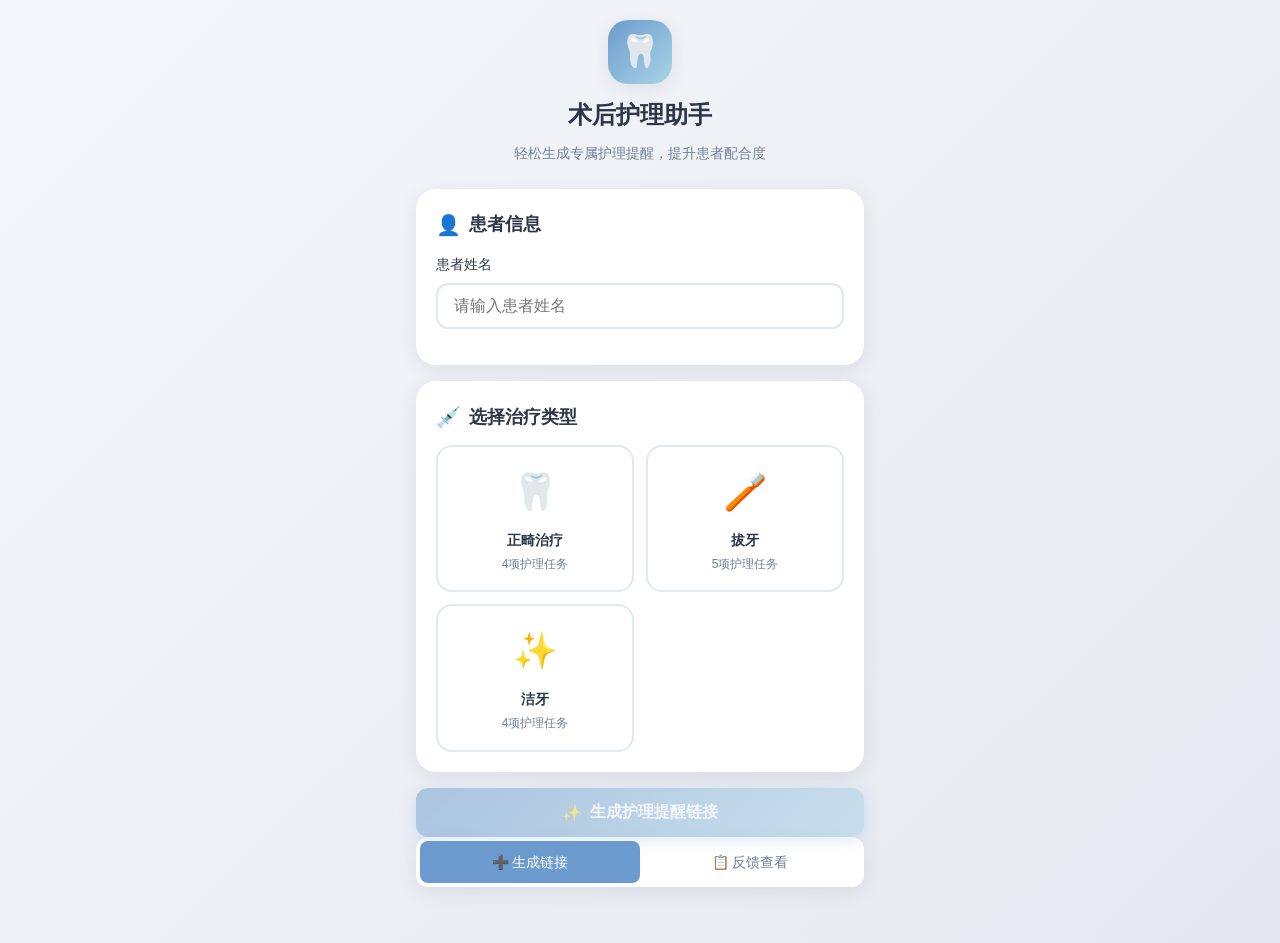
==== index.html @ 10aa81cf "第1轮评测 - 开发一个带趣味打卡感的纯前端术后护理提醒页，面向年轻正畸、拔牙和洁牙后患者，让诊所把回访从生硬电话。" ====
<!DOCTYPE html>
<html lang="zh-CN">
<head>
    <meta charset="UTF-8">
    <meta name="viewport" content="width=device-width, initial-scale=1.0">
    <title>牙科术后护理 - 诊所端</title>
    <link rel="stylesheet" href="css/style.css">
</head>
<body>
    <div class="container">
        <div class="header">
            <div class="logo">🦷</div>
            <h1>术后护理助手</h1>
            <p class="subtitle">轻松生成专属护理提醒，提升患者配合度</p>
        </div>

        <div class="card">
            <div class="card-title">
                <span class="icon">👤</span>
                患者信息
            </div>
            <div class="form-group">
                <label class="form-label" for="patientName">患者姓名</label>
                <input type="text" class="form-input" id="patientName" placeholder="请输入患者姓名" maxlength="20">
            </div>
        </div>

        <div class="card">
            <div class="card-title">
                <span class="icon">💉</span>
                选择治疗类型
            </div>
            <div class="treatment-options" id="treatmentOptions">
            </div>
        </div>

        <button class="btn btn-primary" id="generateBtn" disabled>
            <span>✨</span>
            生成护理提醒链接
        </button>

        <div id="linkResult" style="display: none;">
            <div class="card">
                <div class="card-title">
                    <span class="icon">🔗</span>
                    专属链接已生成
                </div>
                <p style="font-size: 14px; color: var(--text-light); margin-bottom: 12px;">
                    请将以下链接发送给患者，让他们通过手机访问打卡
                </p>
                <div class="link-box">
                    <span class="link-text" id="linkText"></span>
                    <button class="btn-copy" id="copyBtn">复制链接</button>
                </div>
                <button class="btn btn-secondary" id="openPatientBtn" style="margin-top: 12px;">
                    <span>👁️</span>
                    预览患者页面
                </button>
            </div>
        </div>

        <div class="nav-tabs">
            <div class="nav-tab" id="navGenerate">
                <span>➕</span> 生成链接
            </div>
            <div class="nav-tab" id="navFeedback">
                <span>📋</span> 反馈查看
            </div>
        </div>
    </div>

    <script src="js/app.js"></script>
    <script>
        let selectedTreatment = null;
        let generatedPlan = null;

        function initTreatmentOptions() {
            const container = document.getElementById('treatmentOptions');
            container.innerHTML = '';
            
            Object.entries(TREATMENT_TYPES).forEach(([key, treatment]) => {
                const card = document.createElement('div');
                card.className = 'treatment-card';
                card.dataset.type = key;
                card.innerHTML = `
                    <div class="emoji">${treatment.emoji}</div>
                    <div class="name">${treatment.name}</div>
                    <div style="font-size: 12px; color: var(--text-light); margin-top: 4px;">
                        ${treatment.tasks.length}项护理任务
                    </div>
                `;
                card.addEventListener('click', () => selectTreatment(key));
                container.appendChild(card);
            });
        }

        function selectTreatment(type) {
            selectedTreatment = type;
            document.querySelectorAll('.treatment-card').forEach(card => {
                card.classList.toggle('selected', card.dataset.type === type);
            });
            checkGenerateButton();
        }

        function checkGenerateButton() {
            const btn = document.getElementById('generateBtn');
            const name = document.getElementById('patientName').value.trim();
            btn.disabled = !selectedTreatment || !name;
        }

        function generateLink() {
            const patientName = document.getElementById('patientName').value.trim();
            if (!selectedTreatment || !patientName) return;

            generatedPlan = createCarePlan(selectedTreatment, patientName);
            const link = generatePatientLink(generatedPlan.id);
            
            document.getElementById('linkText').textContent = link;
            document.getElementById('linkResult').style.display = 'block';
            
            showSuccessModal();
        }

        function showSuccessModal() {
            const modal = document.createElement('div');
            modal.className = 'modal-overlay';
            modal.innerHTML = `
                <div class="modal">
                    <div class="emoji">🎉</div>
                    <h2>链接生成成功！</h2>
                    <p>已为 ${generatedPlan.patientName} 生成${generatedPlan.treatmentName}护理计划</p>
                    <div class="modal-buttons">
                        <button class="btn btn-secondary" id="modalClose">知道了</button>
                    </div>
                </div>
            `;
            document.body.appendChild(modal);
            
            document.getElementById('modalClose').addEventListener('click', () => {
                modal.remove();
            });
            
            modal.addEventListener('click', (e) => {
                if (e.target === modal) modal.remove();
            });
        }

        function copyLink() {
            const link = document.getElementById('linkText').textContent;
            copyToClipboard(link).then(() => {
                const btn = document.getElementById('copyBtn');
                btn.textContent = '已复制 ✓';
                btn.classList.add('copied');
                setTimeout(() => {
                    btn.textContent = '复制链接';
                    btn.classList.remove('copied');
                }, 2000);
            });
        }

        function openPatientPage() {
            if (generatedPlan) {
                window.open(generatePatientLink(generatedPlan.id), '_blank');
            }
        }

        function initDemoDataIfNeeded() {
            initDemoData();
        }

        document.addEventListener('DOMContentLoaded', () => {
            initTreatmentOptions();
            initDemoDataIfNeeded();
            
            document.getElementById('patientName').addEventListener('input', checkGenerateButton);
            document.getElementById('generateBtn').addEventListener('click', generateLink);
            document.getElementById('copyBtn').addEventListener('click', copyLink);
            document.getElementById('openPatientBtn').addEventListener('click', openPatientPage);
            
            document.getElementById('navGenerate').classList.add('active');
            document.getElementById('navFeedback').addEventListener('click', () => {
                window.location.href = 'feedback.html';
            });

            requestNotificationPermission();
        });
    </script>
</body>
</html>
---- css/style.css ----
* {
    margin: 0;
    padding: 0;
    box-sizing: border-box;
}

:root {
    --primary: #6C9BCF;
    --primary-light: #A8D5E5;
    --accent: #FF8A8A;
    --accent-light: #FFD3D3;
    --success: #7ED7C1;
    --success-light: #D4F1E8;
    --warning: #FFD966;
    --warning-light: #FFF4CC;
    --danger: #FF6B6B;
    --danger-light: #FFE0E0;
    --bg: #FAFAFA;
    --card: #FFFFFF;
    --text: #2D3748;
    --text-light: #718096;
    --border: #E2E8F0;
    --shadow: 0 4px 20px rgba(0, 0, 0, 0.08);
    --shadow-hover: 0 8px 30px rgba(0, 0, 0, 0.12);
}

body {
    font-family: -apple-system, BlinkMacSystemFont, "Segoe UI", "PingFang SC", "Hiragino Sans GB", "Microsoft YaHei", sans-serif;
    background: linear-gradient(135deg, #f5f7fa 0%, #e4e8f0 100%);
    min-height: 100vh;
    color: var(--text);
    line-height: 1.6;
}

.container {
    max-width: 480px;
    margin: 0 auto;
    padding: 20px 16px 40px;
    min-height: 100vh;
}

.header {
    text-align: center;
    margin-bottom: 24px;
}

.header h1 {
    font-size: 24px;
    font-weight: 700;
    color: var(--text);
    margin-bottom: 8px;
}

.header .subtitle {
    font-size: 14px;
    color: var(--text-light);
}

.logo {
    width: 64px;
    height: 64px;
    margin: 0 auto 12px;
    background: linear-gradient(135deg, var(--primary), var(--primary-light));
    border-radius: 20px;
    display: flex;
    align-items: center;
    justify-content: center;
    font-size: 32px;
    box-shadow: var(--shadow);
}

.card {
    background: var(--card);
    border-radius: 20px;
    padding: 20px;
    margin-bottom: 16px;
    box-shadow: var(--shadow);
    transition: transform 0.2s, box-shadow 0.2s;
}

.card:hover {
    transform: translateY(-2px);
    box-shadow: var(--shadow-hover);
}

.card-title {
    font-size: 18px;
    font-weight: 600;
    margin-bottom: 12px;
    display: flex;
    align-items: center;
    gap: 8px;
}

.card-title .icon {
    font-size: 20px;
}

.form-group {
    margin-bottom: 16px;
}

.form-label {
    display: block;
    font-size: 14px;
    font-weight: 500;
    margin-bottom: 8px;
    color: var(--text);
}

.form-input {
    width: 100%;
    padding: 12px 16px;
    border: 2px solid var(--border);
    border-radius: 12px;
    font-size: 16px;
    transition: border-color 0.2s, box-shadow 0.2s;
    background: var(--card);
}

.form-input:focus {
    outline: none;
    border-color: var(--primary);
    box-shadow: 0 0 0 3px rgba(108, 155, 207, 0.2);
}

.treatment-options {
    display: grid;
    grid-template-columns: repeat(2, 1fr);
    gap: 12px;
}

.treatment-card {
    background: var(--card);
    border: 2px solid var(--border);
    border-radius: 16px;
    padding: 16px;
    text-align: center;
    cursor: pointer;
    transition: all 0.2s;
}

.treatment-card:hover {
    border-color: var(--primary);
    transform: translateY(-2px);
}

.treatment-card.selected {
    border-color: var(--primary);
    background: var(--primary-light);
}

.treatment-card .emoji {
    font-size: 36px;
    margin-bottom: 8px;
}

.treatment-card .name {
    font-size: 14px;
    font-weight: 600;
}

.btn {
    width: 100%;
    padding: 14px 24px;
    border: none;
    border-radius: 12px;
    font-size: 16px;
    font-weight: 600;
    cursor: pointer;
    transition: all 0.2s;
    display: flex;
    align-items: center;
    justify-content: center;
    gap: 8px;
}

.btn-primary {
    background: linear-gradient(135deg, var(--primary), var(--primary-light));
    color: white;
    box-shadow: 0 4px 15px rgba(108, 155, 207, 0.4);
}

.btn-primary:hover {
    transform: translateY(-2px);
    box-shadow: 0 6px 20px rgba(108, 155, 207, 0.5);
}

.btn-primary:disabled {
    opacity: 0.5;
    cursor: not-allowed;
    transform: none;
}

.btn-secondary {
    background: var(--border);
    color: var(--text);
}

.btn-secondary:hover {
    background: #CBD5E0;
}

.btn-success {
    background: linear-gradient(135deg, var(--success), #5CB8A0);
    color: white;
    box-shadow: 0 4px 15px rgba(126, 215, 193, 0.4);
}

.btn-success:hover {
    transform: translateY(-2px);
    box-shadow: 0 6px 20px rgba(126, 215, 193, 0.5);
}

.link-box {
    background: var(--bg);
    border-radius: 12px;
    padding: 16px;
    margin-top: 16px;
    display: flex;
    gap: 12px;
    align-items: center;
}

.link-box .link-text {
    flex: 1;
    font-size: 13px;
    color: var(--text-light);
    word-break: break-all;
    font-family: monospace;
}

.btn-copy {
    padding: 8px 16px;
    background: var(--primary);
    color: white;
    border: none;
    border-radius: 8px;
    font-size: 13px;
    font-weight: 500;
    cursor: pointer;
    white-space: nowrap;
    transition: background 0.2s;
}

.btn-copy:hover {
    background: #5A8AB8;
}

.btn-copy.copied {
    background: var(--success);
}

.task-card {
    background: var(--card);
    border-radius: 16px;
    padding: 16px;
    margin-bottom: 12px;
    border-left: 4px solid var(--primary);
    transition: all 0.3s;
    position: relative;
    overflow: hidden;
}

.task-card.completed {
    border-left-color: var(--success);
    background: var(--success-light);
    opacity: 0.8;
}

.task-card.current {
    border-left-color: var(--warning);
    background: var(--warning-light);
    animation: pulse 2s infinite;
}

@keyframes pulse {
    0%, 100% { box-shadow: 0 0 0 0 rgba(255, 217, 102, 0.4); }
    50% { box-shadow: 0 0 0 10px rgba(255, 217, 102, 0); }
}

.task-card.pending {
    border-left-color: var(--border);
    opacity: 0.7;
}

.task-header {
    display: flex;
    justify-content: space-between;
    align-items: center;
    margin-bottom: 8px;
}

.task-title {
    font-size: 16px;
    font-weight: 600;
    display: flex;
    align-items: center;
    gap: 8px;
}

.task-time {
    font-size: 12px;
    color: var(--text-light);
    background: var(--bg);
    padding: 4px 8px;
    border-radius: 8px;
}

.task-desc {
    font-size: 14px;
    color: var(--text-light);
    margin-bottom: 12px;
}

.task-status {
    display: flex;
    align-items: center;
    gap: 8px;
    font-size: 13px;
    color: var(--success);
    font-weight: 500;
}

.emoji-feedback {
    display: grid;
    grid-template-columns: repeat(4, 1fr);
    gap: 8px;
    margin-bottom: 16px;
}

.emoji-option {
    display: flex;
    flex-direction: column;
    align-items: center;
    padding: 12px 8px;
    background: var(--card);
    border: 2px solid var(--border);
    border-radius: 12px;
    cursor: pointer;
    transition: all 0.2s;
}

.emoji-option:hover {
    border-color: var(--primary);
    transform: scale(1.05);
}

.emoji-option.selected {
    border-color: var(--primary);
    background: var(--primary-light);
    transform: scale(1.05);
}

.emoji-option .emoji {
    font-size: 32px;
    margin-bottom: 4px;
}

.emoji-option .label {
    font-size: 12px;
    font-weight: 500;
    text-align: center;
}

.progress-bar {
    height: 8px;
    background: var(--border);
    border-radius: 4px;
    overflow: hidden;
    margin-bottom: 8px;
}

.progress-fill {
    height: 100%;
    background: linear-gradient(90deg, var(--primary), var(--success));
    border-radius: 4px;
    transition: width 0.5s ease;
}

.progress-text {
    font-size: 13px;
    color: var(--text-light);
    text-align: center;
    margin-bottom: 16px;
}

.feedback-card {
    background: var(--card);
    border-radius: 16px;
    padding: 16px;
    margin-bottom: 12px;
    border-left: 4px solid var(--success);
}

.feedback-card.abnormal {
    border-left-color: var(--danger);
    background: var(--danger-light);
}

.feedback-header {
    display: flex;
    justify-content: space-between;
    align-items: center;
    margin-bottom: 8px;
}

.feedback-patient {
    font-weight: 600;
    display: flex;
    align-items: center;
    gap: 8px;
}

.feedback-badge {
    font-size: 11px;
    padding: 3px 8px;
    border-radius: 6px;
    font-weight: 600;
}

.feedback-badge.normal {
    background: var(--success-light);
    color: var(--success);
}

.feedback-badge.abnormal {
    background: var(--danger);
    color: white;
    animation: blink 1s infinite;
}

@keyframes blink {
    0%, 100% { opacity: 1; }
    50% { opacity: 0.7; }
}

.feedback-time {
    font-size: 12px;
    color: var(--text-light);
}

.feedback-treatment {
    font-size: 13px;
    color: var(--text-light);
    margin-bottom: 8px;
}

.feedback-tasks {
    display: flex;
    flex-wrap: wrap;
    gap: 6px;
    margin-bottom: 8px;
}

.task-tag {
    font-size: 11px;
    padding: 2px 8px;
    background: var(--bg);
    border-radius: 6px;
    color: var(--text-light);
}

.task-tag.completed {
    background: var(--success-light);
    color: var(--success);
}

.task-tag.pending {
    background: var(--warning-light);
    color: #B7791F;
}

.feedback-note {
    font-size: 13px;
    color: var(--danger);
    font-weight: 500;
    padding: 8px;
    background: rgba(255, 107, 107, 0.1);
    border-radius: 8px;
    margin-top: 8px;
}

.empty-state {
    text-align: center;
    padding: 60px 20px;
    color: var(--text-light);
}

.empty-state .emoji {
    font-size: 64px;
    margin-bottom: 16px;
}

.empty-state p {
    font-size: 14px;
}

.nav-tabs {
    display: flex;
    background: var(--card);
    border-radius: 12px;
    padding: 4px;
    margin-bottom: 16px;
    box-shadow: var(--shadow);
}

.nav-tab {
    flex: 1;
    padding: 10px;
    text-align: center;
    border-radius: 8px;
    font-size: 14px;
    font-weight: 500;
    cursor: pointer;
    transition: all 0.2s;
    color: var(--text-light);
}

.nav-tab.active {
    background: var(--primary);
    color: white;
}

.modal-overlay {
    position: fixed;
    top: 0;
    left: 0;
    right: 0;
    bottom: 0;
    background: rgba(0, 0, 0, 0.5);
    display: flex;
    align-items: center;
    justify-content: center;
    z-index: 1000;
    padding: 20px;
}

.modal {
    background: var(--card);
    border-radius: 20px;
    padding: 24px;
    max-width: 400px;
    width: 100%;
    text-align: center;
    animation: modalIn 0.3s ease;
}

@keyframes modalIn {
    from {
        opacity: 0;
        transform: scale(0.9);
    }
    to {
        opacity: 1;
        transform: scale(1);
    }
}

.modal .emoji {
    font-size: 64px;
    margin-bottom: 16px;
}

.modal h2 {
    font-size: 20px;
    margin-bottom: 8px;
}

.modal p {
    color: var(--text-light);
    margin-bottom: 20px;
}

.modal-buttons {
    display: flex;
    gap: 12px;
}

.modal-buttons .btn {
    flex: 1;
}

.timeline {
    position: relative;
    padding-left: 30px;
}

.timeline::before {
    content: '';
    position: absolute;
    left: 10px;
    top: 0;
    bottom: 0;
    width: 2px;
    background: var(--border);
}

.timeline-item {
    position: relative;
    padding-bottom: 20px;
}

.timeline-item::before {
    content: '';
    position: absolute;
    left: -24px;
    top: 4px;
    width: 12px;
    height: 12px;
    border-radius: 50%;
    background: var(--border);
    border: 2px solid var(--card);
    z-index: 1;
}

.timeline-item.completed::before {
    background: var(--success);
}

.timeline-item.current::before {
    background: var(--warning);
    box-shadow: 0 0 0 4px rgba(255, 217, 102, 0.3);
}

.timeline-time {
    font-size: 12px;
    color: var(--text-light);
    margin-bottom: 4px;
}

.timeline-title {
    font-size: 14px;
    font-weight: 600;
    margin-bottom: 4px;
}

.timeline-desc {
    font-size: 13px;
    color: var(--text-light);
}

.tip-box {
    background: linear-gradient(135deg, var(--primary-light), #E8F4F8);
    border-radius: 12px;
    padding: 16px;
    margin-bottom: 16px;
    display: flex;
    gap: 12px;
    align-items: flex-start;
}

.tip-box .emoji {
    font-size: 24px;
    flex-shrink: 0;
}

.tip-box .content {
    font-size: 14px;
    color: var(--text);
}

.tip-box .content strong {
    display: block;
    margin-bottom: 4px;
}

.floating-btn {
    position: fixed;
    bottom: 20px;
    right: 20px;
    width: 56px;
    height: 56px;
    border-radius: 50%;
    background: linear-gradient(135deg, var(--primary), var(--primary-light));
    color: white;
    border: none;
    font-size: 24px;
    cursor: pointer;
    box-shadow: 0 4px 20px rgba(108, 155, 207, 0.5);
    transition: all 0.2s;
    z-index: 100;
}

.floating-btn:hover {
    transform: scale(1.1);
    box-shadow: 0 6px 25px rgba(108, 155, 207, 0.6);
}

@media (max-width: 480px) {
    .container {
        padding: 16px 12px 30px;
    }
    
    .treatment-options {
        grid-template-columns: 1fr;
    }
    
    .emoji-feedback {
        gap: 6px;
    }
    
    .emoji-option .emoji {
        font-size: 28px;
    }
}
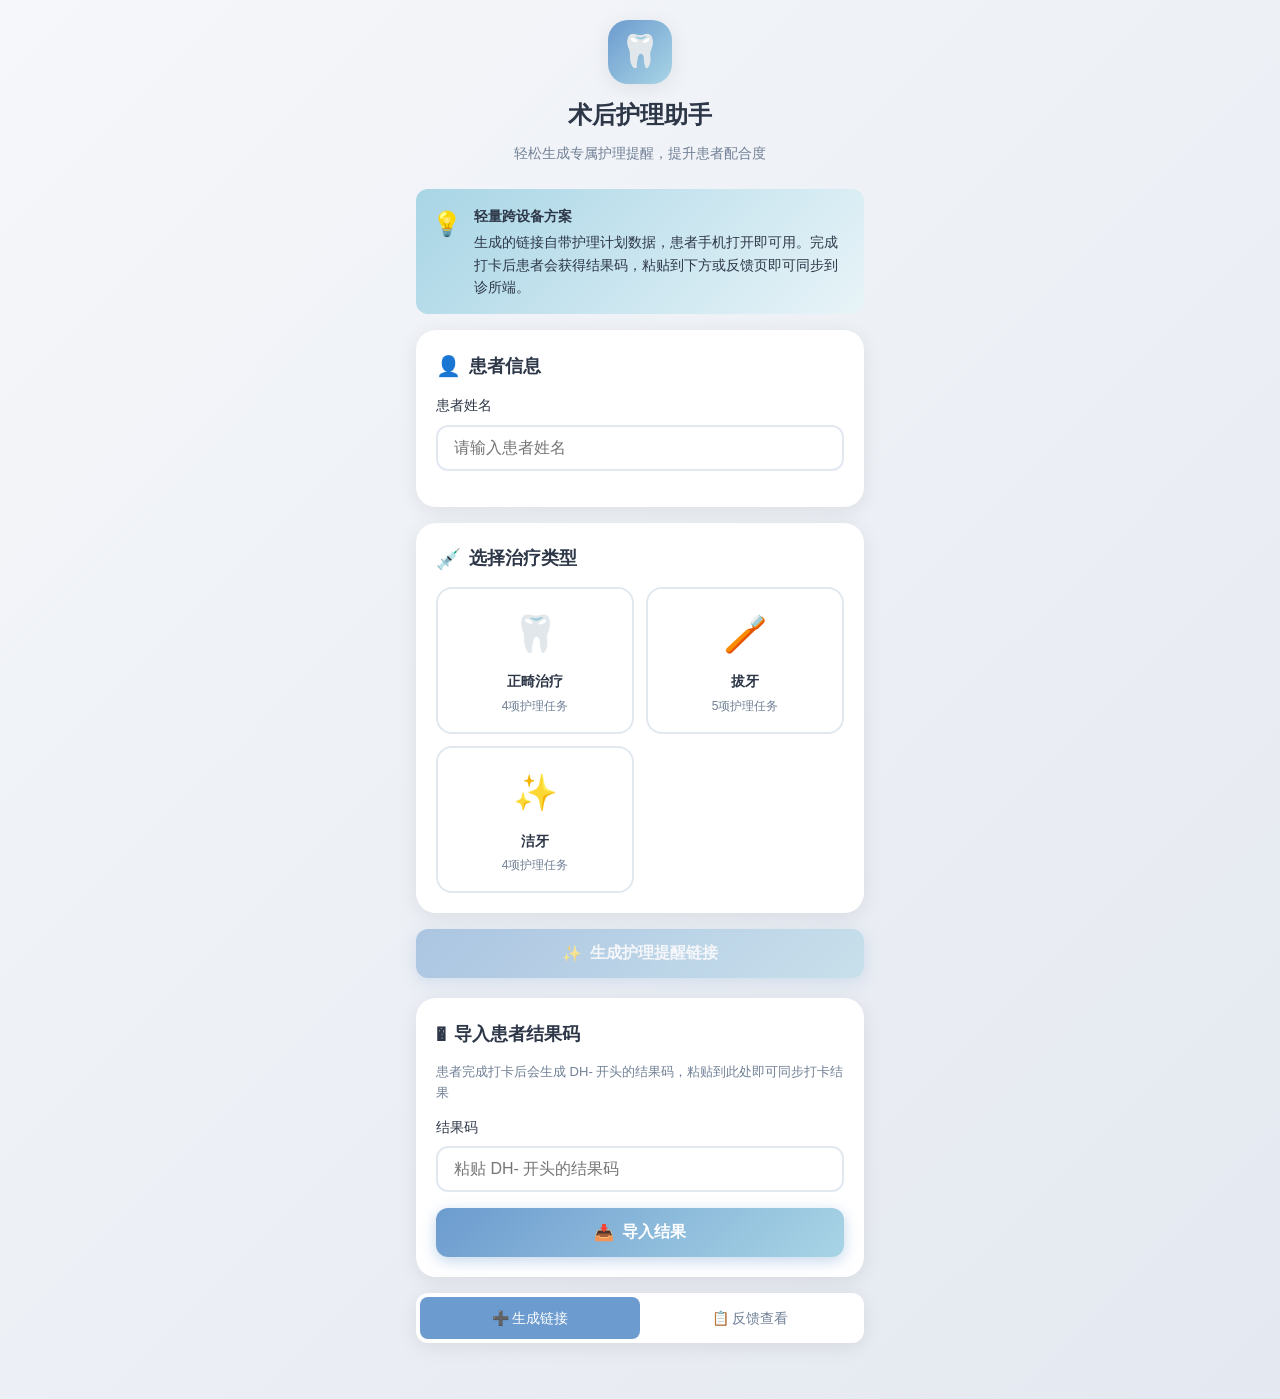
==== commit 3aa5bb72: "第2轮评测 - 1、诊所生成的护理链接发到患者手机后,希望患者直接打开就能看到对应护理计划,不需要和诊所端共用同一。" ====
--- a/index.html
+++ b/index.html
@@ -14,6 +14,14 @@
             <p class="subtitle">轻松生成专属护理提醒，提升患者配合度</p>
         </div>
 
+        <div class="tip-box">
+            <span class="emoji">💡</span>
+            <div class="content">
+                <strong>轻量跨设备方案</strong>
+                <span>生成的链接自带护理计划数据，患者手机打开即可用。完成打卡后患者会获得结果码，粘贴到下方或反馈页即可同步到诊所端。</span>
+            </div>
+        </div>
+
         <div class="card">
             <div class="card-title">
                 <span class="icon">👤</span>
@@ -46,26 +54,51 @@
                     专属链接已生成
                 </div>
                 <p style="font-size: 14px; color: var(--text-light); margin-bottom: 12px;">
-                    请将以下链接发送给患者，让他们通过手机访问打卡
+                    请将以下链接发送给患者（微信/短信），链接包含完整护理计划，任意设备打开均可使用
                 </p>
                 <div class="link-box">
                     <span class="link-text" id="linkText"></span>
                     <button class="btn-copy" id="copyBtn">复制链接</button>
                 </div>
-                <button class="btn btn-secondary" id="openPatientBtn" style="margin-top: 12px;">
-                    <span>👁️</span>
-                    预览患者页面
-                </button>
-            </div>
+                <div style="display: flex; gap: 12px; margin-top: 12px;">
+                    <button class="btn btn-secondary" id="openPatientBtn" style="flex: 1;">
+                        <span>👁️</span>
+                        预览患者页面
+                    </button>
+                </div>
+            </div>
+        </div>
+
+        <div class="card" style="margin-top: 20px;">
+            <div class="card-title">
+                <span class="icon">�</span>
+                导入患者结果码
+            </div>
+            <p style="font-size: 13px; color: var(--text-light); margin-bottom: 12px;">
+                患者完成打卡后会生成 DH- 开头的结果码，粘贴到此处即可同步打卡结果
+            </p>
+            <div class="form-group">
+                <label class="form-label" for="resultCodeInput">结果码</label>
+                <input type="text" class="form-input" id="resultCodeInput" placeholder="粘贴 DH- 开头的结果码">
+            </div>
+            <button class="btn btn-primary" id="importBtn">
+                <span>📥</span>
+                导入结果
+            </button>
         </div>
 
         <div class="nav-tabs">
-            <div class="nav-tab" id="navGenerate">
+            <div class="nav-tab active" id="navGenerate">
                 <span>➕</span> 生成链接
             </div>
             <div class="nav-tab" id="navFeedback">
                 <span>📋</span> 反馈查看
             </div>
+        </div>
+    </div>
+
+    <div id="importModal" class="modal-overlay" style="display: none;">
+        <div class="modal" id="importModalContent">
         </div>
     </div>
 
@@ -113,7 +146,7 @@
             if (!selectedTreatment || !patientName) return;
 
             generatedPlan = createCarePlan(selectedTreatment, patientName);
-            const link = generatePatientLink(generatedPlan.id);
+            const link = generatePatientLink(generatedPlan);
             
             document.getElementById('linkText').textContent = link;
             document.getElementById('linkResult').style.display = 'block';
@@ -128,7 +161,10 @@
                 <div class="modal">
                     <div class="emoji">🎉</div>
                     <h2>链接生成成功！</h2>
-                    <p>已为 ${generatedPlan.patientName} 生成${generatedPlan.treatmentName}护理计划</p>
+                    <p style="margin-bottom: 12px;">已为 <strong>${generatedPlan.patientName}</strong> 生成${generatedPlan.treatmentName}护理计划</p>
+                    <p style="font-size: 13px; color: var(--text-light);">
+                        链接已包含护理计划数据，发送给患者后任意设备均可打开
+                    </p>
                     <div class="modal-buttons">
                         <button class="btn btn-secondary" id="modalClose">知道了</button>
                     </div>
@@ -160,8 +196,84 @@
 
         function openPatientPage() {
             if (generatedPlan) {
-                window.open(generatePatientLink(generatedPlan.id), '_blank');
+                window.open(generatePatientLink(generatedPlan), '_blank');
             }
+        }
+
+        function handleImport() {
+            const code = document.getElementById('resultCodeInput').value.trim();
+            if (!code) {
+                showImportResult(false, '请输入结果码');
+                return;
+            }
+
+            const result = importResultCode(code);
+            showImportResult(result.success, result);
+            document.getElementById('resultCodeInput').value = '';
+        }
+
+        function showImportResult(success, data) {
+            const modal = document.getElementById('importModal');
+            const content = document.getElementById('importModalContent');
+
+            let html = '';
+            if (success) {
+                const icon = data.hasAbnormal ? '🚨' : '✅';
+                const title = data.hasAbnormal ? '导入成功 - 含异常反馈' : '导入成功';
+                html = `
+                    <div class="emoji">${icon}</div>
+                    <h2>${title}</h2>
+                    <p style="margin-bottom: 12px;">
+                        <strong>${data.patientName}</strong> · ${data.treatmentName}
+                    </p>
+                    <div style="text-align: left; background: var(--bg); border-radius: 12px; padding: 16px; margin-bottom: 16px;">
+                        <div style="display: flex; justify-content: space-between; margin-bottom: 8px;">
+                            <span style="color: var(--text-light);">打卡任务数</span>
+                            <span style="font-weight: 600;">${data.totalCount} 项</span>
+                        </div>
+                        <div style="display: flex; justify-content: space-between; margin-bottom: 8px;">
+                            <span style="color: var(--text-light);">新增记录</span>
+                            <span style="font-weight: 600;">${data.newCount} 条</span>
+                        </div>
+                        <div style="display: flex; justify-content: space-between;">
+                            <span style="color: var(--text-light);">异常反馈</span>
+                            <span style="font-weight: 600; color: ${data.abnormalCount > 0 ? 'var(--danger)' : 'var(--success)'};">
+                                ${data.abnormalCount} 条 ${data.abnormalCount > 0 ? '（待回访）' : ''}
+                            </span>
+                        </div>
+                    </div>
+                    <div class="modal-buttons">
+                        <button class="btn btn-secondary" id="importModalClose">关闭</button>
+                        <button class="btn btn-primary" id="importModalGo">查看反馈</button>
+                    </div>
+                `;
+            } else {
+                html = `
+                    <div class="emoji">😕</div>
+                    <h2>导入失败</h2>
+                    <p>${typeof data === 'string' ? data : (data.message || '结果码格式无效，请检查后重试')}</p>
+                    <div class="modal-buttons">
+                        <button class="btn btn-primary" id="importModalClose">知道了</button>
+                    </div>
+                `;
+            }
+
+            content.innerHTML = html;
+            modal.style.display = 'flex';
+
+            document.getElementById('importModalClose').addEventListener('click', () => {
+                modal.style.display = 'none';
+            });
+
+            if (success && document.getElementById('importModalGo')) {
+                document.getElementById('importModalGo').addEventListener('click', () => {
+                    window.location.href = 'feedback.html';
+                });
+            }
+
+            modal.addEventListener('click', (e) => {
+                if (e.target === modal) modal.style.display = 'none';
+            });
         }
 
         function initDemoDataIfNeeded() {
@@ -176,6 +288,7 @@
             document.getElementById('generateBtn').addEventListener('click', generateLink);
             document.getElementById('copyBtn').addEventListener('click', copyLink);
             document.getElementById('openPatientBtn').addEventListener('click', openPatientPage);
+            document.getElementById('importBtn').addEventListener('click', handleImport);
             
             document.getElementById('navGenerate').classList.add('active');
             document.getElementById('navFeedback').addEventListener('click', () => {
